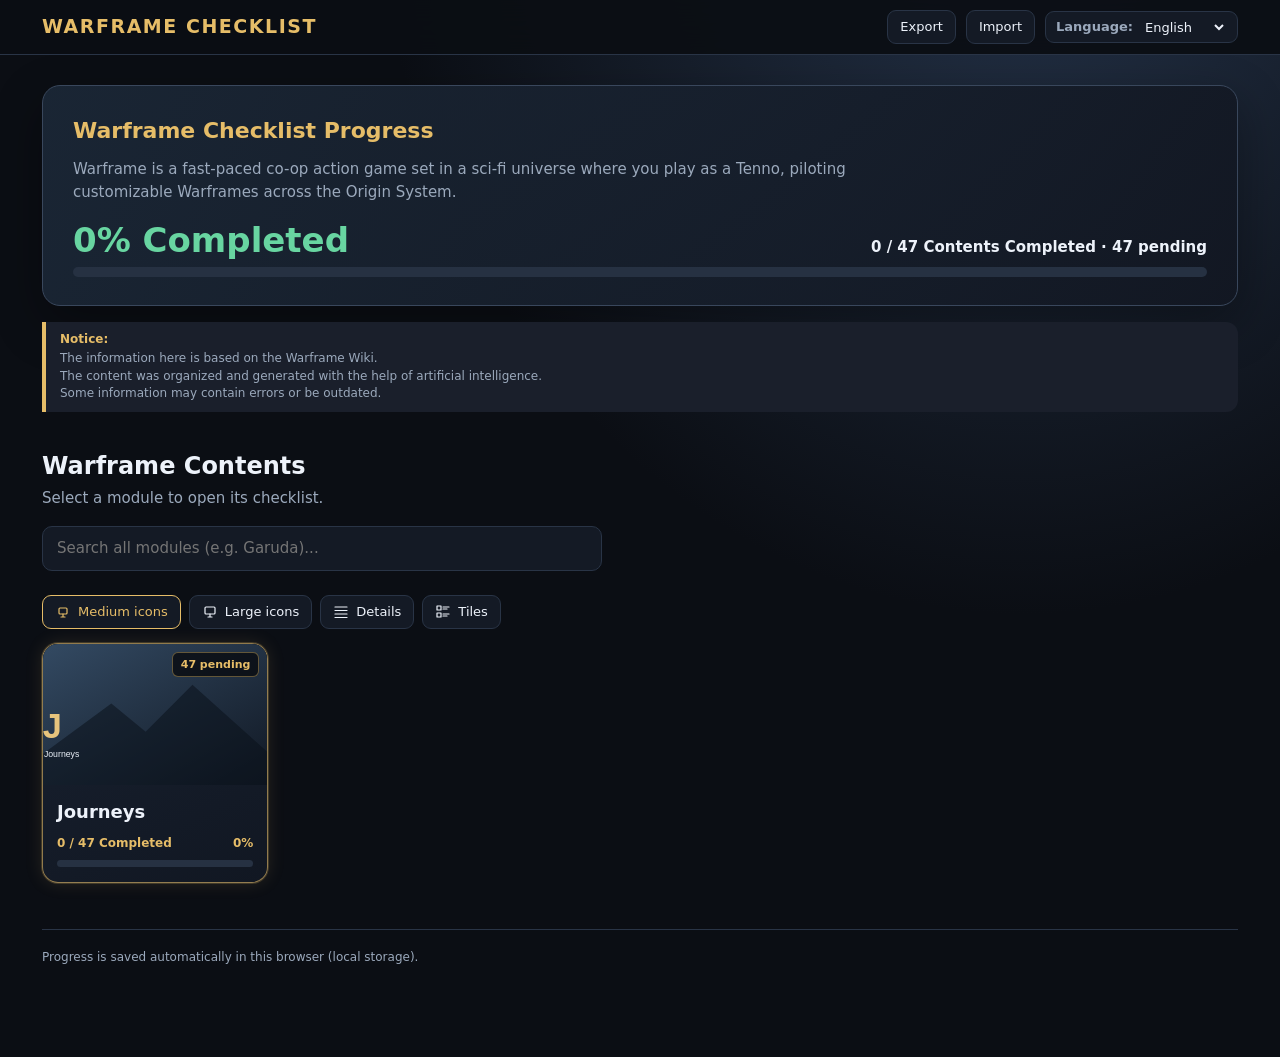
==== index.html @ 6ea43789 "Add files via upload" ====
<!doctype html>
<html lang="en">
<head>
<meta charset="utf-8">
<meta name="viewport" content="width=device-width,initial-scale=1">
<meta name="theme-color" content="#10131b">
<title>Warframe Checklist</title>
<link rel="stylesheet" href="Assets/style.css">
</head>
<body>
<header id="topbar"></header>
<main id="app"></main>
<script src="Languages/lang.js"></script>
<script src="Content/manifest.js"></script>
<script src="Assets/core.js"></script>
<script>WFC.boot({page:"lobby"});</script>
</body>
</html>
---- Assets/style.css ----
:root{--bg:#0b0e14;--panel:#141a25;--panel2:#1b2432;--line:#293446;--text:#edf2fa;--muted:#9ba9bc;--gold:#e6bd68;--green:#68d5a1;--red:#ed7777}
*{box-sizing:border-box}
html{scroll-behavior:smooth;scroll-padding-top:90px}
body{margin:0;background:radial-gradient(ellipse at 80% -15%,#26354c 0,transparent 45%),var(--bg);color:var(--text);font:15px/1.55 system-ui,-apple-system,"Segoe UI",Roboto,Arial,"Noto Sans CJK JP","Noto Sans CJK SC","Noto Sans CJK KR",sans-serif;min-height:100vh}
a{color:var(--gold)}
button,input,select{font:inherit;color:inherit}
.top{position:sticky;top:0;z-index:20;background:#0b0e14ef;backdrop-filter:blur(14px);border-bottom:1px solid var(--line)}
.nav{max-width:1240px;margin:auto;padding:10px 22px;display:flex;align-items:center;gap:10px;flex-wrap:wrap}
.brand{font-size:19px;font-weight:800;letter-spacing:.08em;color:var(--gold);text-decoration:none;text-transform:uppercase;margin-right:auto}
.btn{background:var(--panel);border:1px solid var(--line);border-radius:9px;padding:6px 12px;cursor:pointer;font-size:13px;text-decoration:none;color:var(--text);transition:border-color .15s,background .15s}
.btn:hover{border-color:var(--gold);background:var(--panel2)}
.btn.on{border-color:var(--gold);color:var(--gold)}
.lang-box{display:flex;align-items:center;gap:8px;background:var(--panel);border:1px solid var(--line);padding:5px 10px;border-radius:9px;font-size:13px}
.lang-box span{color:var(--muted);font-weight:600}
.lang-box select{background:transparent;border:0;outline:0;cursor:pointer}
.lang-box option{background:var(--panel)}
main{max-width:1240px;margin:auto;padding:30px 22px 90px}
.box{border:1px solid #39475c;border-radius:18px;padding:28px 30px;background:linear-gradient(120deg,#1c2939dd,#121722ee);box-shadow:0 18px 50px #0005}
.box p{margin:0 0 16px;color:var(--muted);font-size:15px;max-width:820px}
.box h1{margin:0 0 6px;font-size:22px;color:var(--gold)}
.big{display:flex;justify-content:space-between;align-items:baseline;gap:12px;flex-wrap:wrap;margin-bottom:8px}
.big b{font-size:34px;color:var(--green);line-height:1}
.big span{color:var(--text);font-weight:600}
.bar{height:10px;background:#263142;border-radius:99px;overflow:hidden}
.bar i{display:block;height:100%;width:0;background:linear-gradient(90deg,#b58a43,var(--green));transition:width .3s}
.bar.sm{height:7px}
.notice{margin-top:18px;border-left:4px solid var(--gold);background:#1a1f2b;padding:12px 16px;border-radius:0 12px 12px 0;color:var(--muted);font-size:14px}
.notice b{color:var(--gold)}
h2.sec{font-size:24px;margin:36px 0 2px}
.subtle{color:var(--muted);margin:0 0 16px}
.search{width:100%;max-width:560px;background:var(--panel);border:1px solid var(--line);border-radius:10px;padding:10px 14px;outline:0}
.search:focus{border-color:var(--gold)}
.results{margin:12px 0 4px;display:grid;gap:8px;max-width:700px}
.res{display:flex;justify-content:space-between;gap:10px;align-items:center;background:var(--panel);border:1px solid var(--line);border-radius:10px;padding:9px 14px;text-decoration:none;color:var(--text)}
.res:hover{border-color:var(--gold)}
.res small{color:var(--muted)}
.res .ok{color:var(--green)}
.mods{display:grid;grid-template-columns:repeat(5,1fr);gap:16px;margin-top:18px}
.mod{position:relative;display:flex;flex-direction:column;background:linear-gradient(155deg,#182130,#111722);border:1px solid var(--line);border-radius:16px;overflow:hidden;text-decoration:none;color:var(--text);transition:transform .18s,border-color .18s,box-shadow .18s}
.mod:hover{transform:translateY(-3px);border-color:var(--gold);box-shadow:0 12px 28px #0006}
.mod.pending{border-color:#e6bd6899;box-shadow:0 0 0 1px #e6bd6833,0 0 18px #e6bd6822}
.mod.full{border-color:#68d5a199}
.mod .img{aspect-ratio:16/10;background:#0e141d;position:relative}
.mod .img img{width:100%;height:100%;object-fit:cover;display:block}
.card .art img{width:100%;height:100%;object-fit:cover;object-position:center;display:block;border-radius:inherit}
.mod .info{padding:13px 14px 15px;display:flex;flex-direction:column;gap:8px}
.mod h3{margin:0;font-size:18px}
.mod .meta{display:flex;justify-content:space-between;font-size:12px;color:var(--gold);font-weight:700}
.tag{position:absolute;top:8px;right:8px;font-size:11px;font-weight:800;padding:3px 8px;border-radius:6px;background:#0b0e14dd;border:1px solid var(--line)}
.tag.p{color:var(--gold);border-color:#e6bd6866}
.tag.d{color:var(--green);border-color:#68d5a166}
.mhead{display:flex;flex-wrap:wrap;gap:10px;align-items:center;margin-bottom:14px}
.mhead h1{margin:0 auto 0 0;font-size:28px}
.stat{color:var(--muted);font-weight:600}
.tools{display:flex;flex-wrap:wrap;gap:8px;margin:16px 0}
.tools .search{flex:1;min-width:200px;max-width:340px}
.banner{margin:14px 0;border:1px solid #68d5a1aa;background:#68d5a118;color:var(--green);padding:12px 16px;border-radius:12px;font-weight:700;text-align:center}
.gh{display:flex;justify-content:space-between;align-items:end;gap:12px;margin:34px 0 10px}
.gh h2{margin:0;font-size:22px}
.gh span{color:var(--gold);font-weight:700;font-size:13px}
.grid{display:grid;grid-template-columns:repeat(auto-fill,minmax(250px,1fr));gap:16px;margin-top:12px;align-items:stretch}
.card{background:linear-gradient(155deg,#182130,#111722);border:1px solid var(--line);border-radius:14px;overflow:hidden;display:flex;flex-direction:column}
.card.done{border-color:#68d5a199}
.card.flash{animation:fl 1.6s}
@keyframes fl{0%,60%{box-shadow:0 0 0 3px var(--gold)}100%{box-shadow:none}}
.card .art{width:100%;height:148px;flex-shrink:0;overflow:hidden;border-radius:13px 13px 0 0;background:#0e141d;position:relative}
.card .body{padding:12px 14px 14px;display:flex;flex-direction:column;gap:6px;flex:1}
.card h3{margin:0;font-size:16px}
.card .desc{color:var(--muted);font-size:13px;flex:1}
.card .row{display:flex;justify-content:space-between;align-items:center;gap:8px;margin-top:6px}
.chk{display:inline-flex;align-items:center;gap:8px;background:transparent;border:1px solid var(--line);border-radius:9px;padding:5px 10px;cursor:pointer;font-size:13px}
.chk::before{content:"";width:16px;height:16px;border:2px solid var(--muted);border-radius:4px;display:inline-block}
.chk[aria-pressed=true]{border-color:var(--green);color:var(--green)}
.chk[aria-pressed=true]::before{background:var(--green);border-color:var(--green);box-shadow:inset 0 0 0 2px var(--bg)}
.wiki{font-size:13px;text-decoration:none}
.wiki:hover{text-decoration:underline}
.hidden{display:none!important}
.foot{margin-top:46px;border-top:1px solid var(--line);padding-top:18px;color:var(--muted);font-size:12px}
#toTop{position:fixed;right:18px;bottom:18px;z-index:30;border-radius:50%;width:44px;height:44px;padding:0;font-size:18px;display:none}
#toTop.show{display:block}
@media(max-width:1100px){.mods{grid-template-columns:repeat(4,1fr)}}
@media(max-width:860px){.mods{grid-template-columns:repeat(3,1fr)}}
@media(max-width:620px){.mods{grid-template-columns:repeat(2,1fr);gap:10px}.nav{padding:10px 14px}.brand{width:100%}main{padding:20px 14px 80px}.box{padding:20px}}
@media(max-width:380px){.mods{grid-template-columns:1fr}}

/* Lobby: about/notice lines, view menu */
.box h1{margin:0 0 10px}
.box .about{margin-bottom:18px;color:var(--muted);max-width:820px}
.notice{margin-top:16px}
.notice b{display:block;margin-bottom:2px}
.vwrap{position:relative;display:inline-block;margin-top:12px}
.vmenu{position:absolute;left:0;top:calc(100% + 6px);z-index:15;min-width:230px;background:#10151fee;backdrop-filter:blur(10px);border:1px solid var(--line);border-radius:10px;padding:5px;box-shadow:0 14px 34px #000a}
.vmenu button{display:flex;align-items:center;gap:10px;width:100%;background:none;border:0;border-radius:6px;padding:7px 10px;cursor:pointer;text-align:left}
.vmenu button:hover{background:var(--panel2)}
.vmenu i{width:10px;font-style:normal;color:var(--gold);font-size:9px}
.vmenu svg,#vBtn svg{vertical-align:-3px;flex:none}
/* view modes for the module grid (m = default, 5 per row) */
.mods{margin-top:14px}
.mods.v-xl{grid-template-columns:repeat(2,1fr)}
.mods.v-xl .img{aspect-ratio:21/9}
.mods.v-l{grid-template-columns:repeat(3,1fr)}
.mods.v-s{grid-template-columns:repeat(8,1fr);gap:10px}
.mods.v-s .info{padding:8px}.mods.v-s h3{font-size:13px}.mods.v-s .meta span:first-child,.mods.v-s .tag{display:none}
.mods.v-list{grid-template-columns:repeat(auto-fill,minmax(230px,1fr));gap:8px}
.mods.v-tiles{grid-template-columns:repeat(3,1fr)}
.mods.v-cont,.mods.v-det{grid-template-columns:1fr;gap:8px}
.mods.v-list .mod,.mods.v-tiles .mod,.mods.v-cont .mod,.mods.v-det .mod{flex-direction:row;align-items:center}
.mods.v-list .mod,.mods.v-det .mod{border-radius:10px}
.mods.v-list .img{width:34px;aspect-ratio:1;flex:none;margin:6px}
.mods.v-list .info{padding:0 8px 0 0;flex:1;gap:3px}.mods.v-list h3{font-size:14px}.mods.v-list .meta span:first-child,.mods.v-list .tag{display:none}
.mods.v-tiles .img{width:92px;aspect-ratio:1;flex:none;margin:8px;border-radius:10px;overflow:hidden}
.mods.v-tiles .info{flex:1;padding:8px 12px 8px 0}.mods.v-tiles .tag{display:none}
.mods.v-cont .img{width:150px;aspect-ratio:16/10;flex:none;margin:8px;border-radius:10px;overflow:hidden}
.mods.v-cont .info{flex:1;padding:10px 16px 10px 4px}
.mods.v-det .mod{display:grid;grid-template-columns:56px minmax(120px,1fr) 170px 52px 170px;gap:0 14px;padding:6px 14px 6px 6px}
.mods.v-det .img{width:56px;aspect-ratio:1;border-radius:8px;overflow:hidden}.mods.v-det .tag{display:none}
.mods.v-det .info,.mods.v-det .meta{display:contents}
.mods.v-det h3{font-size:16px}.mods.v-det .meta span:last-child{text-align:right}
@media(max-width:1100px){.mods.v-s{grid-template-columns:repeat(6,1fr)}}
@media(max-width:860px){.mods.v-s{grid-template-columns:repeat(4,1fr)}.mods.v-l,.mods.v-tiles{grid-template-columns:repeat(2,1fr)}.mods.v-det .mod{grid-template-columns:48px 1fr 52px;}.mods.v-det .meta span:first-child,.mods.v-det .info .bar{display:none}}
@media(max-width:620px){.mods.v-xl,.mods.v-l,.mods.v-tiles{grid-template-columns:1fr}.mods.v-s{grid-template-columns:repeat(3,1fr)}.mods.v-cont .img{width:100px}}

/* v2 tweaks: smaller notice, view buttons in a row */
.notice{font-size:12px;padding:9px 14px;line-height:1.45}
.vrow{display:flex;flex-wrap:wrap;gap:8px;margin-top:12px}
.vrow .btn{display:inline-flex;align-items:center;gap:7px}
.vrow svg{flex:none}

/* Module search, general filters, mark-all checkbox, and category filters */
.tools-block{display:flex;flex-direction:column;gap:10px;margin:16px 0}
.search-row{display:flex;width:100%}
.search-row .search{max-width:440px;width:100%}
.filter-bar{display:flex;flex-wrap:wrap;justify-content:space-between;align-items:center;gap:12px}
.filter-group,.sec-filters{display:flex;flex-wrap:wrap;gap:8px;align-items:center}
.sec-filters{margin:0 0 12px}
.mark-all-box{display:inline-flex;align-items:center;gap:8px;background:var(--panel);border:1px solid var(--line);border-radius:9px;padding:6px 12px;cursor:pointer;font-size:13px;color:var(--text);user-select:none;transition:border-color .15s,background .15s}
.mark-all-box:hover{border-color:var(--gold);background:var(--panel2)}
.mark-all-box input{accent-color:var(--green);width:16px;height:16px;cursor:pointer;margin:0}

/* List type selector row in module view & collapsible category rectangles */
.list-type-row{display:flex;flex-wrap:wrap;gap:8px;align-items:center}
.cat-list{display:flex;flex-direction:column;gap:12px;margin-top:18px}
.cat-box{background:linear-gradient(155deg,#182130,#111722);border:1px solid var(--line);border-radius:14px;overflow:hidden;transition:border-color .15s}
.cat-box.open{border-color:#39475c}
.cat-head{width:100%;display:flex;justify-content:space-between;align-items:center;gap:12px;padding:15px 18px;background:transparent;border:0;cursor:pointer;text-align:left;color:var(--text);transition:background .15s}
.cat-head:hover{background:var(--panel2)}
.cat-head-left{display:flex;align-items:center;gap:10px}
.cat-arrow{display:inline-flex;align-items:center;justify-content:center;width:20px;height:20px;color:var(--gold);font-size:12px;transition:transform .2s}
.cat-box.open .cat-arrow{transform:rotate(90deg)}
.cat-head h2{margin:0;font-size:18px;font-weight:700;color:var(--text)}
.cat-box.open .cat-head h2{color:var(--gold)}
.cat-head .gs{color:var(--gold);font-weight:700;font-size:13px}
.cat-body{padding:0 18px 18px;border-top:1px solid var(--line)}
.cat-body .sec-filters{margin:14px 0 4px}

/* Mark-all placement: right of the search box and right end of each category filter row */
.search-row{align-items:center;gap:12px}
.search-row .mark-all-box,.sec-filters .mark-all-box{margin-left:auto}
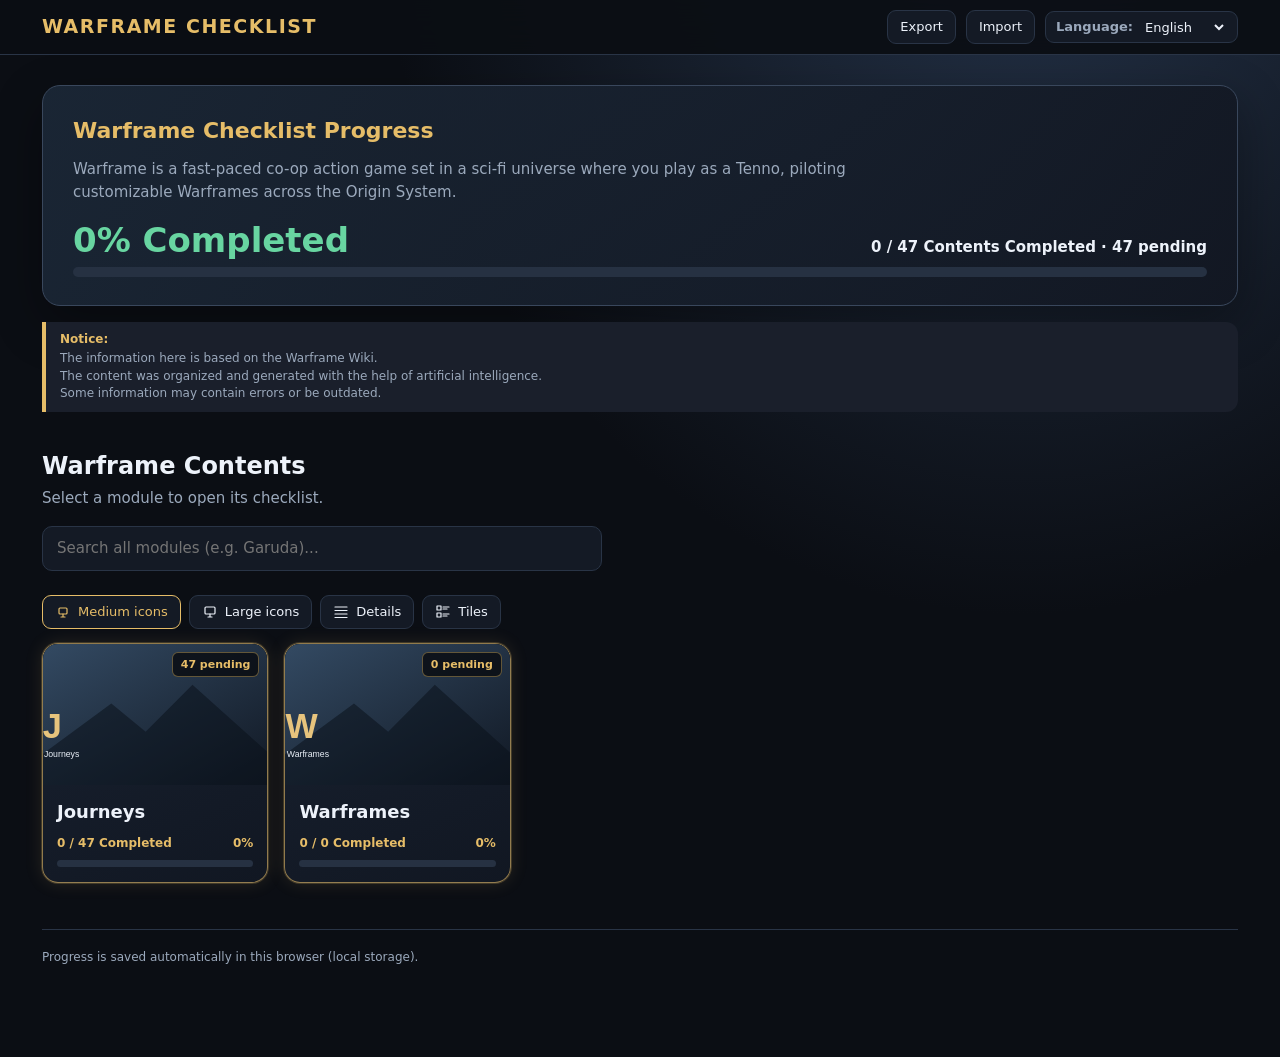
==== commit a4b50303: "Load generated Warframe data before Lobby initialization" ====
--- a/index.html
+++ b/index.html
@@ -12,6 +12,8 @@
 <main id="app"></main>
 <script src="Languages/lang.js"></script>
 <script src="Content/manifest.js"></script>
+<!-- GitHub Pages generates this data file during deployment. Load it before the Lobby initializes. -->
+<script src="Content/warframes-data.js"></script>
 <script src="Assets/core.js"></script>
 <script>WFC.boot({page:"lobby"});</script>
 </body>
--- a/Assets/style.css
+++ b/Assets/style.css
@@ -156,3 +156,20 @@
 /* Mark-all placement: right of the search box and right end of each category filter row */
 .search-row{align-items:center;gap:12px}
 .search-row .mark-all-box,.sec-filters .mark-all-box{margin-left:auto}
+
+/* Warframes component checklist */
+.wf-grid{display:grid;grid-template-columns:1fr;gap:16px;margin-top:16px}
+.wf-card{background:linear-gradient(155deg,#182130,#111722);border:1px solid var(--line);border-radius:14px;overflow:hidden}
+.wf-head{display:flex;gap:16px;padding:16px;align-items:center}
+.wf-image{width:150px;height:150px;object-fit:contain;background:#0e141d;border-radius:12px;flex:none}
+.wf-info{min-width:0;flex:1}.wf-info h2{margin:0;color:var(--gold);font-size:21px}.wf-info p{color:var(--muted);margin:5px 0 8px}
+.wf-progress{margin-top:12px;display:flex;gap:12px;align-items:center;font-size:13px;color:var(--green)}.wf-progress .bar{flex:1}
+.wf-parts{display:grid;grid-template-columns:repeat(3,minmax(0,1fr));border-top:1px solid var(--line)}
+.wf-part{padding:14px;border-right:1px solid var(--line);display:flex;flex-direction:column;gap:10px}.wf-part:last-child{border-right:0}
+.wf-part-title{font-weight:800;color:var(--gold);font-size:15px}.wf-drops{display:flex;flex-direction:column;gap:7px;flex:1}
+.wf-drop{display:grid;grid-template-columns:1fr auto;gap:3px 8px;padding:8px;background:#0d131d;border:1px solid #263346;border-radius:8px;font-size:12px}
+.wf-drop strong{color:var(--green)}.wf-drop small,.wf-drop a{grid-column:1/-1;color:var(--muted);font-size:11px}.wf-drop a{color:var(--gold);text-decoration:none}.wf-unknown{color:var(--muted)}
+.wf-check{display:flex;gap:8px;align-items:center;padding-top:8px;border-top:1px solid var(--line);font-size:13px;cursor:pointer}.wf-check input{width:17px;height:17px;accent-color:var(--green)}
+.wf-status{margin-top:8px;color:var(--muted);font-size:12px}
+@media(max-width:760px){.wf-parts{grid-template-columns:1fr}.wf-part{border-right:0;border-bottom:1px solid var(--line)}.wf-part:last-child{border-bottom:0}}
+@media(max-width:480px){.wf-head{align-items:flex-start;flex-direction:column}.wf-image{width:100%;height:170px}}
